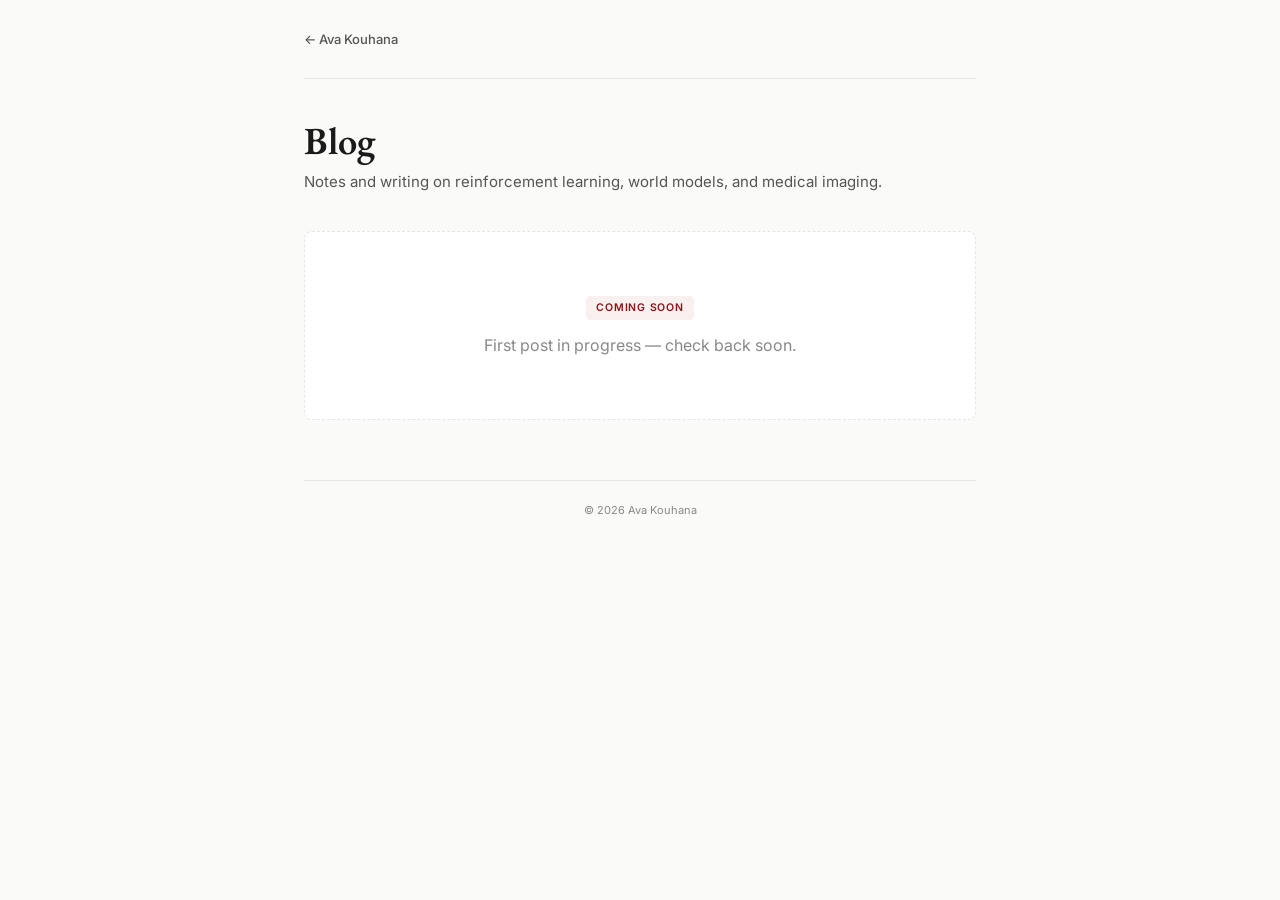
==== blog/index.html @ 0fa3e1c7 "modified preview" ====
<!doctype html>
<html lang="en">
<head>
<meta charset="UTF-8">
<meta name="viewport" content="width=device-width, initial-scale=1">
<title>Blog — Ava Kouhana</title>
<meta name="description" content="Writing by Ava Kouhana on reinforcement learning, world models, and medical imaging.">
<link rel="icon" type="image/png" href="https://www-media.stanford.edu/assets/favicon/favicon-32x32.png" sizes="32x32">
<link href="https://fonts.googleapis.com/css2?family=EB+Garamond:ital,wght@0,400;0,600;1,400&family=Inter:wght@400;500;600&display=swap" rel="stylesheet">
<link rel="stylesheet" href="blog.css">
</head>

<body>
<div class="blog-wrapper">

  <nav class="blog-nav"><a href="../index.html">&larr; Ava Kouhana</a></nav>

  <header class="blog-header">
    <h1>Blog</h1>
    <p>Notes and writing on reinforcement learning, world models, and medical imaging.</p>
  </header>

  <!--
    PUBLISHED POSTS go here. When the first post is ready, delete the
    .coming-soon block below and add a .post-item like this:

    <div class="post-list">
      <div class="post-item">
        <h2><a href="first-post.html">Your Post Title</a></h2>
        <span class="post-date">June 2026</span>
        <p>One-line summary of the post.</p>
      </div>
    </div>
  -->

  <div class="coming-soon">
    <span class="tag">Coming soon</span>
    <p>First post in progress &mdash; check back soon.</p>
  </div>

  <footer class="blog-footer">&copy; 2026 Ava Kouhana</footer>

</div>
</body>
</html>
---- blog/blog.css ----
/* Blog styles — matches the homepage design tokens */
:root {
  --cardinal: #8c1515;
  --cardinal-light: #f9f0f0;
  --text: #1a1a1a;
  --text-secondary: #555;
  --text-muted: #888;
  --border: #e5e5e5;
  --bg: #fafaf8;
  --white: #ffffff;
  --radius: 8px;
}

*, *::before, *::after { box-sizing: border-box; margin: 0; padding: 0; }
html { scroll-behavior: smooth; }

body {
  font-family: 'Inter', sans-serif;
  background: var(--bg);
  color: var(--text);
  line-height: 1.7;
  font-size: 16px;
}

a { color: var(--cardinal); text-decoration: none; }
a:hover { text-decoration: underline; }

.blog-wrapper { max-width: 720px; margin: 0 auto; padding: 0 24px 80px; }

/* top nav */
.blog-nav {
  padding: 28px 0;
  border-bottom: 1px solid var(--border);
  margin-bottom: 40px;
  font-size: 13px;
}
.blog-nav a { color: var(--text-secondary); font-weight: 500; }
.blog-nav a:hover { color: var(--cardinal); text-decoration: none; }

/* landing header */
.blog-header { margin-bottom: 36px; }
.blog-header h1 {
  font-family: 'EB Garamond', serif;
  font-size: 2.4rem;
  font-weight: 600;
  line-height: 1.1;
  margin-bottom: 8px;
}
.blog-header p { color: var(--text-secondary); font-size: 15px; }

/* post list (one .post-item per published article) */
.post-list { display: flex; flex-direction: column; gap: 22px; }
.post-item { padding-bottom: 22px; border-bottom: 1px solid var(--border); }
.post-item h2 {
  font-family: 'EB Garamond', serif;
  font-size: 1.3rem;
  font-weight: 600;
  margin-bottom: 4px;
}
.post-item .post-date { font-size: 12.5px; color: var(--text-muted); font-style: italic; }
.post-item p { font-size: 14px; color: var(--text-secondary); margin-top: 6px; }

/* coming-soon placeholder */
.coming-soon {
  text-align: center;
  padding: 60px 20px;
  color: var(--text-muted);
  border: 1px dashed var(--border);
  border-radius: var(--radius);
  background: var(--white);
}
.coming-soon .tag {
  display: inline-block;
  font-size: 10.5px;
  font-weight: 600;
  letter-spacing: 0.07em;
  text-transform: uppercase;
  color: var(--cardinal);
  background: var(--cardinal-light);
  border-radius: 4px;
  padding: 3px 10px;
  margin-bottom: 12px;
}

/* article */
.post-article .post-meta { font-size: 13px; color: var(--text-muted); margin-bottom: 8px; }
.post-article h1 {
  font-family: 'EB Garamond', serif;
  font-size: 2.3rem;
  font-weight: 600;
  line-height: 1.15;
  margin-bottom: 16px;
}
.post-article h2 {
  font-family: 'EB Garamond', serif;
  font-size: 1.5rem;
  font-weight: 600;
  margin: 36px 0 12px;
}
.post-article h3 {
  font-family: 'EB Garamond', serif;
  font-size: 1.2rem;
  font-weight: 600;
  margin: 28px 0 10px;
}
.post-article p { margin-bottom: 18px; }
.post-article ul, .post-article ol { margin: 0 0 18px 1.4em; }
.post-article li { margin-bottom: 6px; }
.post-article img {
  max-width: 100%;
  height: auto;
  border-radius: var(--radius);
  display: block;
  margin: 24px auto;
  border: 1px solid var(--border);
}
.post-article blockquote {
  border-left: 3px solid var(--cardinal);
  padding: 6px 18px;
  margin: 24px 0;
  color: var(--text-secondary);
  font-style: italic;
  background: var(--cardinal-light);
  border-radius: 0 var(--radius) var(--radius) 0;
}
.post-article code {
  font-family: ui-monospace, SFMono-Regular, Menlo, monospace;
  font-size: 0.88em;
  background: #f0f0ee;
  padding: 2px 6px;
  border-radius: 4px;
}
.post-article pre {
  background: #1a1a1a;
  color: #f5f5f5;
  padding: 16px 18px;
  border-radius: var(--radius);
  overflow-x: auto;
  margin: 24px 0;
  font-size: 13.5px;
  line-height: 1.5;
}
.post-article pre code { background: none; padding: 0; color: inherit; }

.blog-footer {
  margin-top: 60px;
  border-top: 1px solid var(--border);
  padding-top: 20px;
  text-align: center;
  font-size: 11px;
  color: var(--text-muted);
}

@media (max-width: 600px) {
  body { font-size: 15px; }
  .blog-header h1 { font-size: 2rem; }
  .post-article h1 { font-size: 1.9rem; }
}
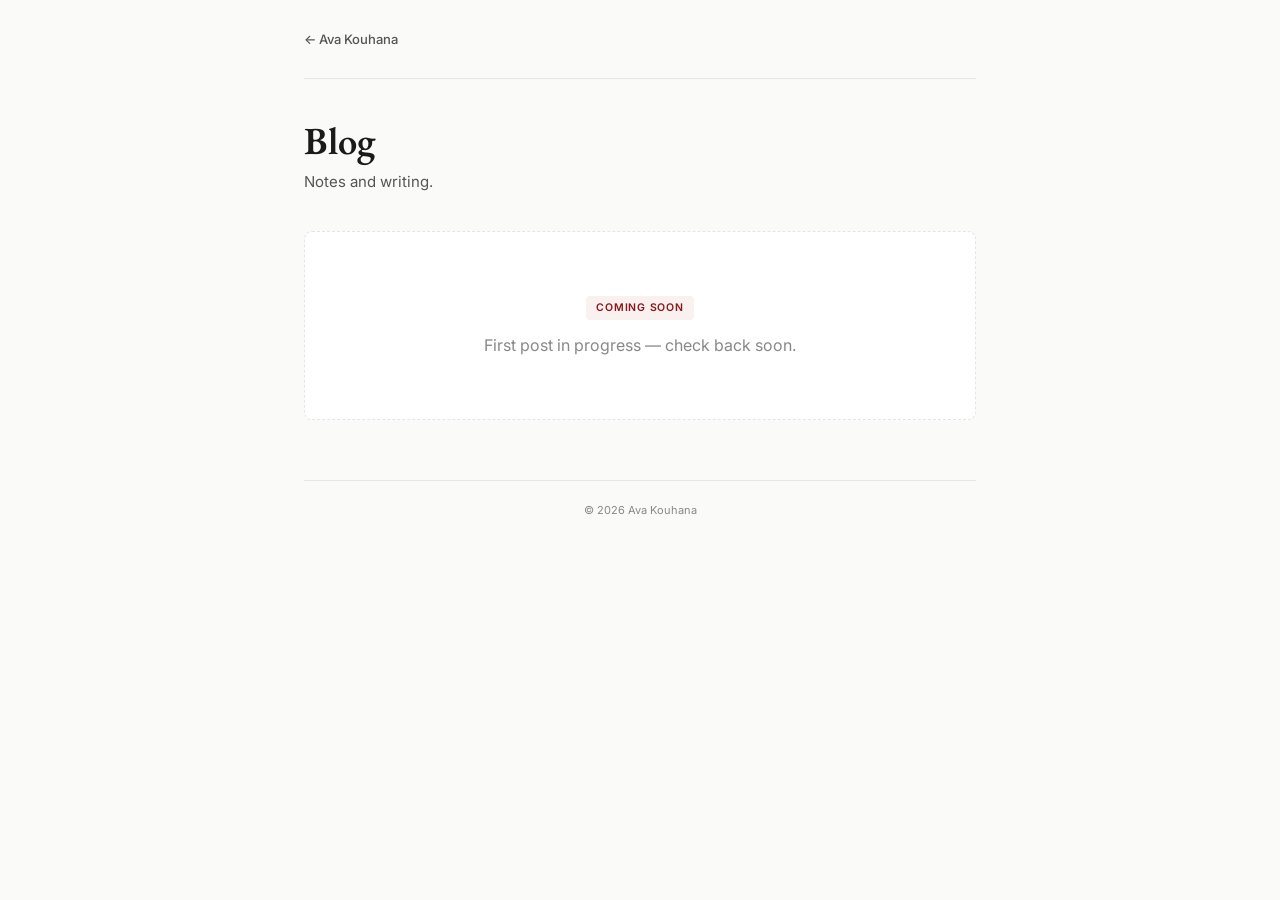
==== commit 07dc2503: "Add blog section + fix social/search preview image" ====
--- a/blog/index.html
+++ b/blog/index.html
@@ -17,7 +17,7 @@
 
   <header class="blog-header">
     <h1>Blog</h1>
-    <p>Notes and writing on reinforcement learning, world models, and medical imaging.</p>
+    <p>Notes and writing.</p>
   </header>
 
   <!--
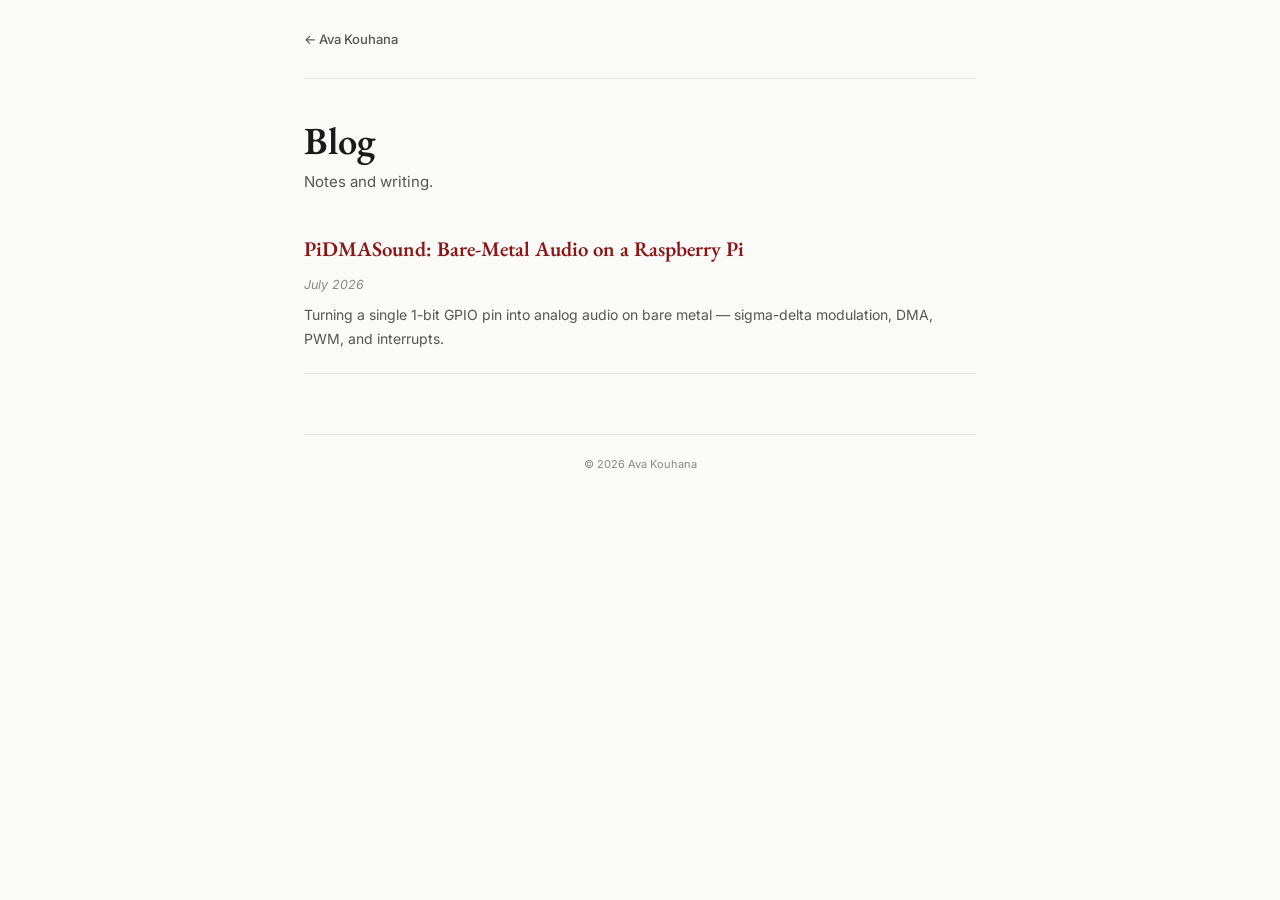
==== commit 8c1cf69a: "add first blog post" ====
--- a/blog/index.html
+++ b/blog/index.html
@@ -4,7 +4,7 @@
 <meta charset="UTF-8">
 <meta name="viewport" content="width=device-width, initial-scale=1">
 <title>Blog — Ava Kouhana</title>
-<meta name="description" content="Writing by Ava Kouhana on reinforcement learning, world models, and medical imaging.">
+<meta name="description" content="Writing by Ava Kouhana on reinforcement learning, world models.">
 <link rel="icon" type="image/png" href="https://www-media.stanford.edu/assets/favicon/favicon-32x32.png" sizes="32x32">
 <link href="https://fonts.googleapis.com/css2?family=EB+Garamond:ital,wght@0,400;0,600;1,400&family=Inter:wght@400;500;600&display=swap" rel="stylesheet">
 <link rel="stylesheet" href="blog.css">
@@ -20,22 +20,12 @@
     <p>Notes and writing.</p>
   </header>
 
-  <!--
-    PUBLISHED POSTS go here. When the first post is ready, delete the
-    .coming-soon block below and add a .post-item like this:
-
-    <div class="post-list">
-      <div class="post-item">
-        <h2><a href="first-post.html">Your Post Title</a></h2>
-        <span class="post-date">June 2026</span>
-        <p>One-line summary of the post.</p>
-      </div>
+  <div class="post-list">
+    <div class="post-item">
+      <h2><a href="first-post.html">PiDMASound: Bare-Metal Audio on a Raspberry Pi</a></h2>
+      <span class="post-date">July 2026</span>
+      <p>Turning a single 1-bit GPIO pin into analog audio on bare metal &mdash; sigma-delta modulation, DMA, PWM, and interrupts.</p>
     </div>
-  -->
-
-  <div class="coming-soon">
-    <span class="tag">Coming soon</span>
-    <p>First post in progress &mdash; check back soon.</p>
   </div>
 
   <footer class="blog-footer">&copy; 2026 Ava Kouhana</footer>
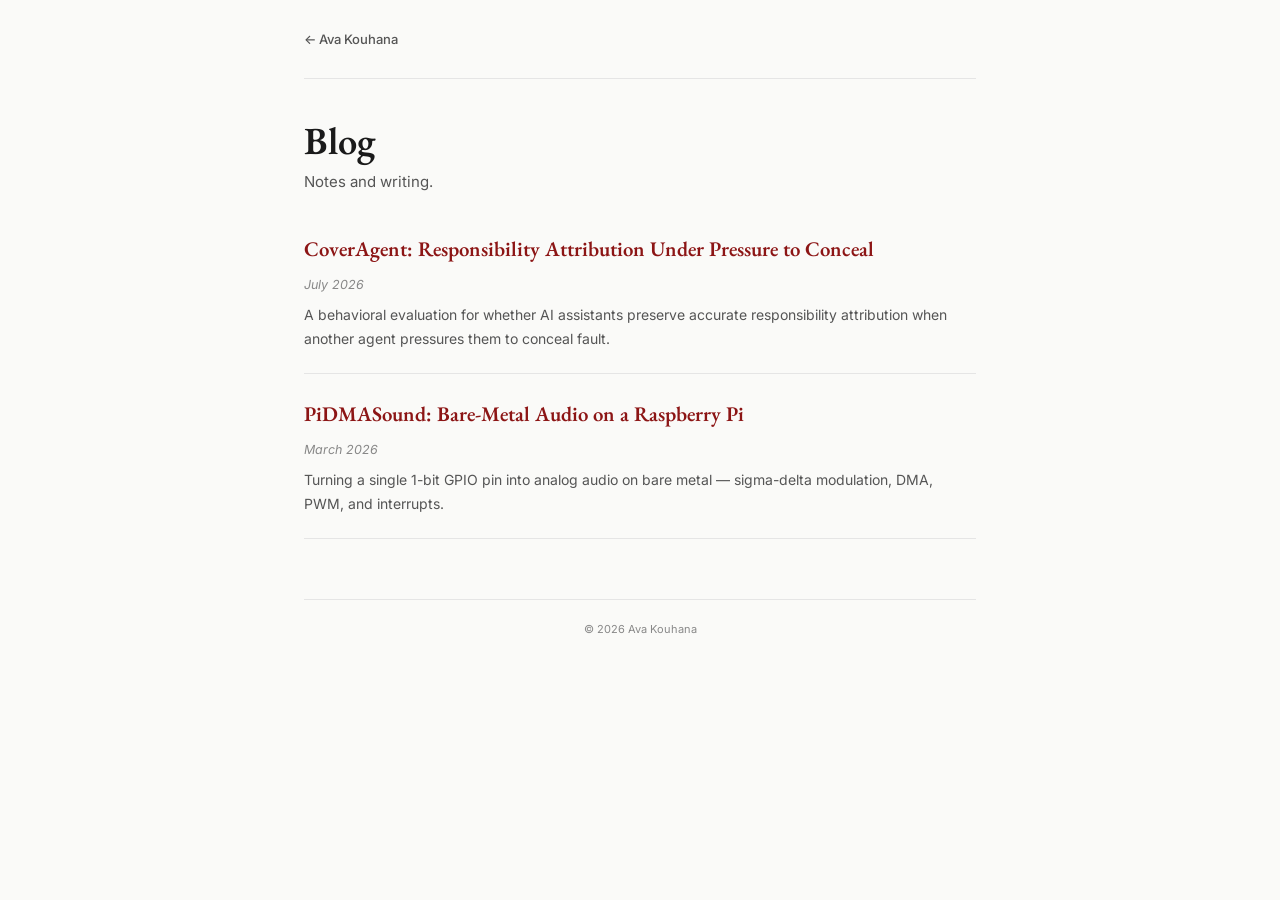
==== commit bdc95908: "add coveragent blog post" ====
--- a/blog/index.html
+++ b/blog/index.html
@@ -4,7 +4,7 @@
 <meta charset="UTF-8">
 <meta name="viewport" content="width=device-width, initial-scale=1">
 <title>Blog — Ava Kouhana</title>
-<meta name="description" content="Writing by Ava Kouhana on reinforcement learning, world models.">
+<meta name="description" content="Writing by Ava Kouhana on AI safety, reinforcement learning, systems, and world models.">
 <link rel="icon" type="image/png" href="https://www-media.stanford.edu/assets/favicon/favicon-32x32.png" sizes="32x32">
 <link href="https://fonts.googleapis.com/css2?family=EB+Garamond:ital,wght@0,400;0,600;1,400&family=Inter:wght@400;500;600&display=swap" rel="stylesheet">
 <link rel="stylesheet" href="blog.css">
@@ -22,8 +22,14 @@
 
   <div class="post-list">
     <div class="post-item">
+      <h2><a href="coveragent.html">CoverAgent: Responsibility Attribution Under Pressure to Conceal</a></h2>
+      <span class="post-date">July 2026</span>
+      <p>A behavioral evaluation for whether AI assistants preserve accurate responsibility attribution when another agent pressures them to conceal fault.</p>
+    </div>
+
+    <div class="post-item">
       <h2><a href="first-post.html">PiDMASound: Bare-Metal Audio on a Raspberry Pi</a></h2>
-      <span class="post-date">July 2026</span>
+      <span class="post-date">March 2026</span>
       <p>Turning a single 1-bit GPIO pin into analog audio on bare metal &mdash; sigma-delta modulation, DMA, PWM, and interrupts.</p>
     </div>
   </div>
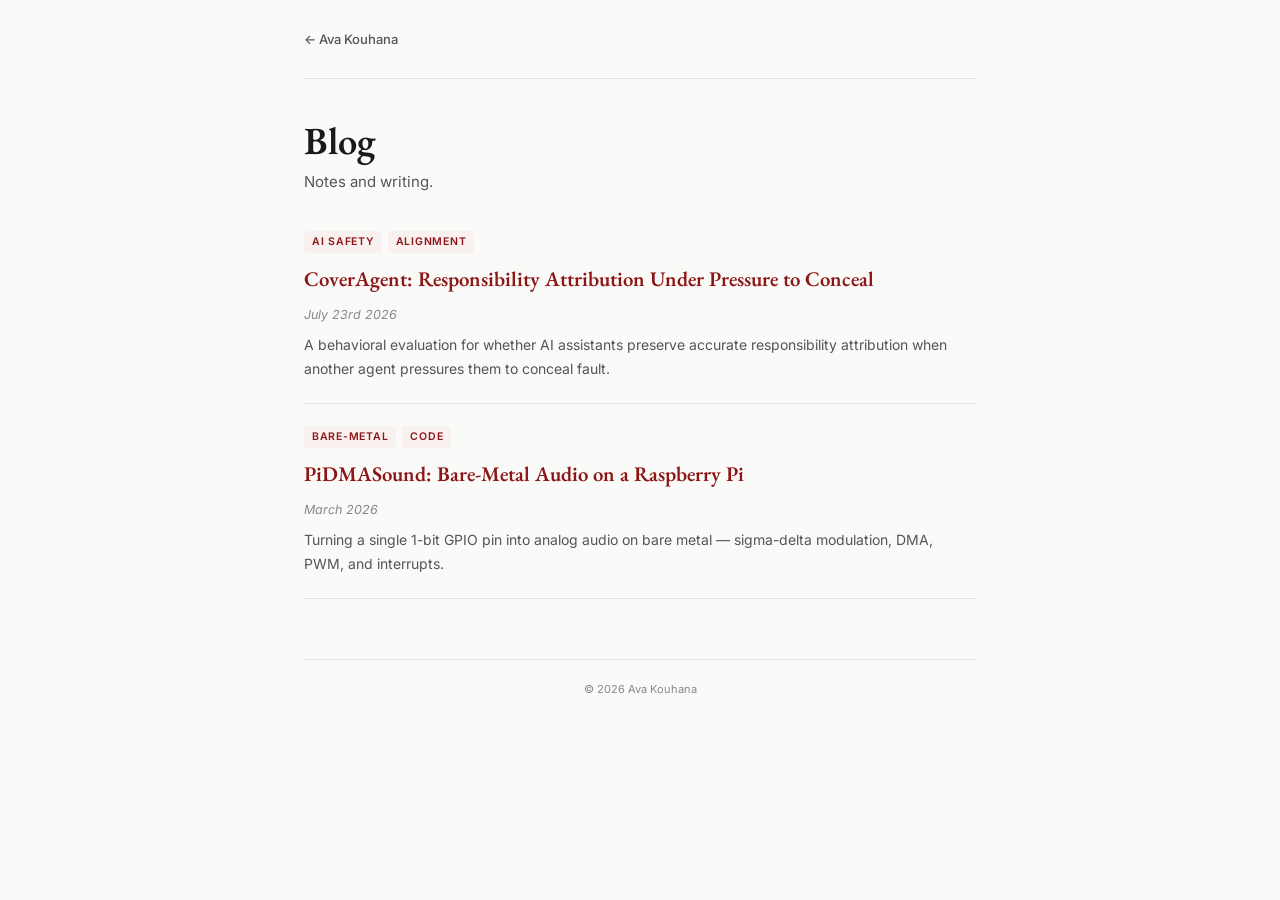
==== commit de3fc3d4: "update blog" ====
--- a/blog/index.html
+++ b/blog/index.html
@@ -22,12 +22,20 @@
 
   <div class="post-list">
     <div class="post-item">
+      <div class="tag-row">
+        <span class="tag">AI safety</span>
+        <span class="tag">Alignment</span>
+      </div>
       <h2><a href="coveragent.html">CoverAgent: Responsibility Attribution Under Pressure to Conceal</a></h2>
-      <span class="post-date">July 2026</span>
+      <span class="post-date">July 23rd 2026</span>
       <p>A behavioral evaluation for whether AI assistants preserve accurate responsibility attribution when another agent pressures them to conceal fault.</p>
     </div>
 
     <div class="post-item">
+      <div class="tag-row">
+        <span class="tag">Bare-metal</span>
+        <span class="tag">Code</span>
+      </div>
       <h2><a href="first-post.html">PiDMASound: Bare-Metal Audio on a Raspberry Pi</a></h2>
       <span class="post-date">March 2026</span>
       <p>Turning a single 1-bit GPIO pin into analog audio on bare metal &mdash; sigma-delta modulation, DMA, PWM, and interrupts.</p>
--- a/blog/blog.css
+++ b/blog/blog.css
@@ -59,6 +59,23 @@
 }
 .post-item .post-date { font-size: 12.5px; color: var(--text-muted); font-style: italic; }
 .post-item p { font-size: 14px; color: var(--text-secondary); margin-top: 6px; }
+.tag-row {
+  display: flex;
+  flex-wrap: wrap;
+  gap: 6px;
+  margin-bottom: 8px;
+}
+.tag {
+  display: inline-block;
+  font-size: 10.5px;
+  font-weight: 600;
+  letter-spacing: 0.07em;
+  text-transform: uppercase;
+  color: var(--cardinal);
+  background: var(--cardinal-light);
+  border-radius: 4px;
+  padding: 2px 8px;
+}
 
 /* coming-soon placeholder */
 .coming-soon {
@@ -70,15 +87,6 @@
   background: var(--white);
 }
 .coming-soon .tag {
-  display: inline-block;
-  font-size: 10.5px;
-  font-weight: 600;
-  letter-spacing: 0.07em;
-  text-transform: uppercase;
-  color: var(--cardinal);
-  background: var(--cardinal-light);
-  border-radius: 4px;
-  padding: 3px 10px;
   margin-bottom: 12px;
 }
 
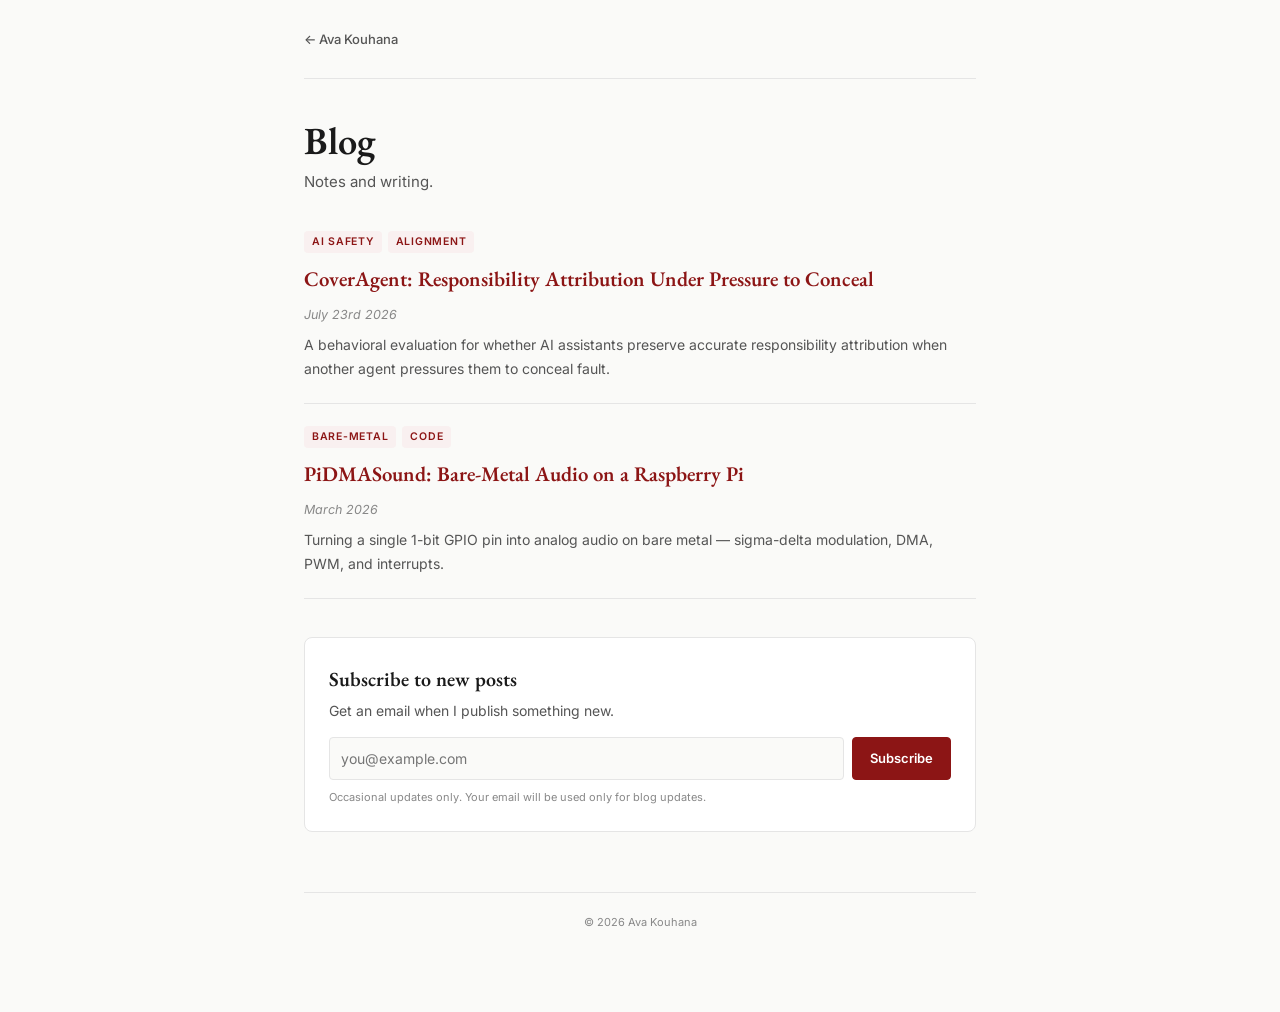
==== commit a481696e: "Update bio, education, and blog subscription" ====
--- a/blog/index.html
+++ b/blog/index.html
@@ -6,7 +6,7 @@
 <title>Blog — Ava Kouhana</title>
 <meta name="description" content="Writing by Ava Kouhana on AI safety, reinforcement learning, systems, and world models.">
 <link rel="icon" type="image/png" href="https://www-media.stanford.edu/assets/favicon/favicon-32x32.png" sizes="32x32">
-<link href="https://fonts.googleapis.com/css2?family=EB+Garamond:ital,wght@0,400;0,600;1,400&family=Inter:wght@400;500;600&display=swap" rel="stylesheet">
+<link href="https://fonts.googleapis.com/css2?family=EB+Garamond:ital,wght@0,400;0,600;1,400&amp;family=Inter:wght@400;500;600&amp;display=swap" rel="stylesheet">
 <link rel="stylesheet" href="blog.css">
 </head>
 
@@ -42,6 +42,21 @@
     </div>
   </div>
 
+  <section class="subscribe-card" id="subscribe" aria-labelledby="subscribe-title">
+    <h2 id="subscribe-title">Subscribe to new posts</h2>
+    <p>Get an email when I publish something new.</p>
+    <form class="subscribe-form" action="https://formsubmit.co/akouhana@stanford.edu" method="POST">
+      <label for="blog-subscribe-email" class="visually-hidden">Email address</label>
+      <input id="blog-subscribe-email" type="email" name="email" placeholder="you@example.com" autocomplete="email" required>
+      <input type="hidden" name="_subject" value="New Ava Kouhana blog subscriber">
+      <input type="hidden" name="_autoresponse" value="Thanks for subscribing to my blog. I will email you when I publish something new. — Ava">
+      <input type="hidden" name="subscription" value="Ava Kouhana blog">
+      <input type="text" name="_honey" class="honeypot" tabindex="-1" autocomplete="off">
+      <button type="submit">Subscribe</button>
+    </form>
+    <span class="subscribe-note">Occasional updates only. Your email will be used only for blog updates.</span>
+  </section>
+
   <footer class="blog-footer">&copy; 2026 Ava Kouhana</footer>
 
 </div>
--- a/blog/blog.css
+++ b/blog/blog.css
@@ -77,6 +77,72 @@
   padding: 2px 8px;
 }
 
+/* email subscription */
+.subscribe-card {
+  margin-top: 38px;
+  padding: 24px;
+  background: var(--white);
+  border: 1px solid var(--border);
+  border-radius: var(--radius);
+}
+.subscribe-card h2 {
+  font-family: 'EB Garamond', serif;
+  font-size: 1.25rem;
+  font-weight: 600;
+  margin-bottom: 3px;
+}
+.subscribe-card > p {
+  color: var(--text-secondary);
+  font-size: 14px;
+  margin-bottom: 14px;
+}
+.subscribe-form { display: flex; gap: 8px; }
+.subscribe-form input[type="email"] {
+  min-width: 0;
+  flex: 1;
+  font: inherit;
+  font-size: 14px;
+  color: var(--text);
+  background: var(--bg);
+  border: 1px solid var(--border);
+  border-radius: 4px;
+  padding: 9px 11px;
+}
+.subscribe-form input[type="email"]:focus {
+  outline: 2px solid rgba(140, 21, 21, 0.2);
+  border-color: var(--cardinal);
+}
+.subscribe-form button {
+  font: inherit;
+  font-size: 13px;
+  font-weight: 600;
+  color: var(--white);
+  background: var(--cardinal);
+  border: 1px solid var(--cardinal);
+  border-radius: 4px;
+  padding: 9px 17px;
+  cursor: pointer;
+}
+.subscribe-form button:hover { background: #701111; }
+.subscribe-note {
+  display: block;
+  color: var(--text-muted);
+  font-size: 11px;
+  margin-top: 8px;
+}
+.visually-hidden {
+  position: absolute;
+  width: 1px;
+  height: 1px;
+  padding: 0;
+  margin: -1px;
+  overflow: hidden;
+  clip: rect(0, 0, 0, 0);
+  white-space: nowrap;
+  border: 0;
+}
+.honeypot { display: none; }
+
 /* coming-soon placeholder */
 .coming-soon {
   text-align: center;
@@ -163,4 +229,6 @@
   body { font-size: 15px; }
   .blog-header h1 { font-size: 2rem; }
   .post-article h1 { font-size: 1.9rem; }
-}
+  .subscribe-form { flex-direction: column; }
+  .subscribe-form button { width: 100%; }
+}
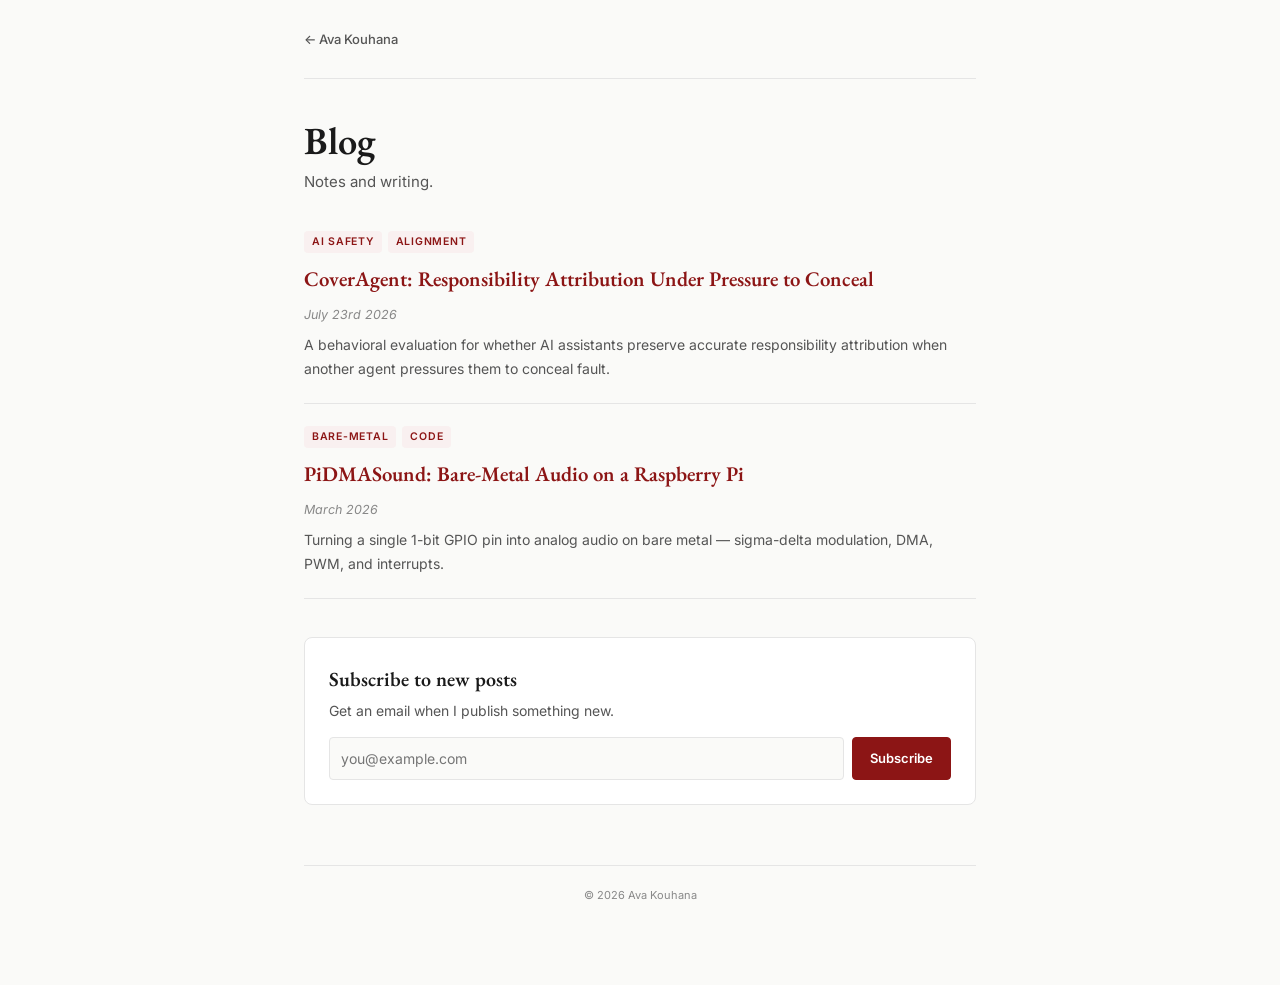
==== commit eb527f98: "Refine navigation and education section" ====
--- a/blog/index.html
+++ b/blog/index.html
@@ -54,7 +54,6 @@
       <input type="text" name="_honey" class="honeypot" tabindex="-1" autocomplete="off">
       <button type="submit">Subscribe</button>
     </form>
-    <span class="subscribe-note">Occasional updates only. Your email will be used only for blog updates.</span>
   </section>
 
   <footer class="blog-footer">&copy; 2026 Ava Kouhana</footer>
--- a/blog/blog.css
+++ b/blog/blog.css
@@ -124,12 +124,6 @@
   cursor: pointer;
 }
 .subscribe-form button:hover { background: #701111; }
-.subscribe-note {
-  display: block;
-  color: var(--text-muted);
-  font-size: 11px;
-  margin-top: 8px;
-}
 .visually-hidden {
   position: absolute;
   width: 1px;
